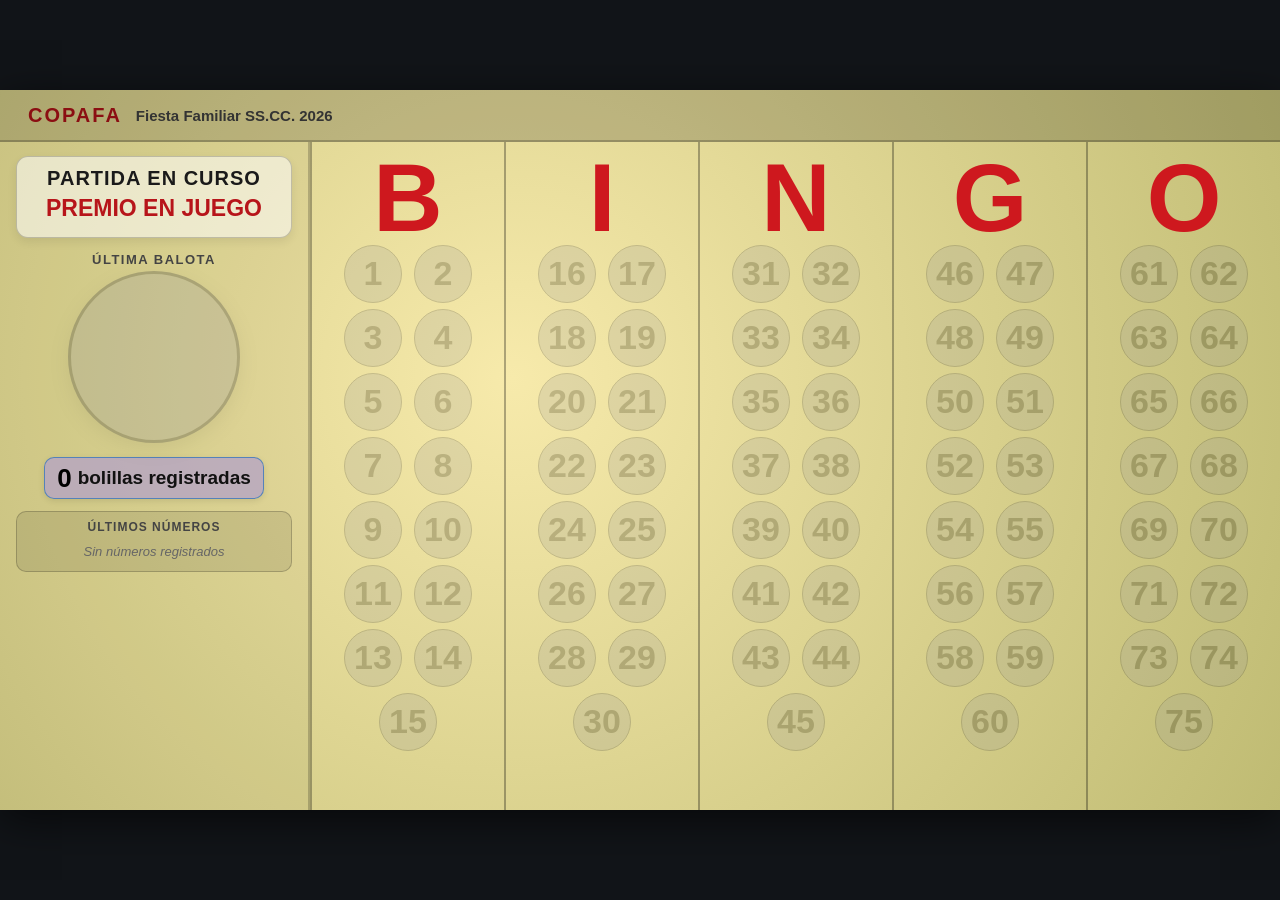
==== publico.html @ 5d5aafea "feat: add synchronized operator and public bingo views" ====
<!DOCTYPE html>
<html lang="es">
  <head>
    <title>COPAFA Bingo - Pantalla Pública</title>
    <meta charset="UTF-8">
    <meta name="description" content="Vista Pública y Proyector para Bingo COPAFA - Fiesta Familiar SS.CC. 2026">
    <meta name="viewport" content="width=device-width, initial-scale=1.0, user-scalable=yes">
    <link rel="shortcut icon" href="./assets/img/favicon.ico">
    <meta name="format-detection" content="telephone=no">
    <meta name="apple-mobile-web-app-title" content="Bingo COPAFA">
    <link rel="apple-touch-icon" sizes="180x180" href="./assets/img/appIcon.png">
    <meta name="apple-mobile-web-app-capable" content="yes">

    <link rel="stylesheet" href="./assets/css/publico.css">
  </head>

  <body>
    <div id="publicWrapper">
      <div id="publicArea">

        <!-- Barra Superior Institucional -->
        <header class="publicTopBar">
          <div style="display: flex; align-items: center;">
            <span class="publicBrandTitle">COPAFA</span>
            <span class="publicBrandSubtitle">Fiesta Familiar SS.CC. 2026</span>
          </div>
          <div id="publicFullscreenBtn" class="publicFullscreenBtn" title="Pantalla Completa (F)"></div>
        </header>

        <!-- Distribución Principal 16:9 -->
        <main class="publicLayout">

          <!-- Columna Izquierda: Escenario Informativo -->
          <section class="publicStageCol">

            <!-- Tarjeta de Partida y Premio -->
            <div class="publicGameCard">
              <div id="publicGameTitle" class="publicGameTitle">PARTIDA EN CURSO</div>
              <div id="publicPrizeTitle" class="publicPrizeTitle">PREMIO EN JUEGO</div>
              <div id="publicSponsor" class="publicSponsor hidden"></div>
            </div>

            <!-- Balota Gigante del Último Número -->
            <div class="publicBigBallWrapper">
              <div class="publicBigBallLabel">Última Balota</div>
              <div id="publicBigBall" class="publicBigBall">
                <div id="publicBigBallLetter" class="publicBigBallLetter">&nbsp;</div>
                <div id="publicBigBallNumber" class="publicBigBallNumber">&nbsp;</div>
              </div>
            </div>

            <!-- Contador de Balotas -->
            <div class="publicCounterBadge">
              <span id="publicCounterNum" class="counterNum">0</span> bolillas registradas
            </div>

            <!-- Franja de Últimos 5 Números -->
            <div class="publicRecentHistory">
              <div class="publicHistoryTitle">ÚLTIMOS NÚMEROS</div>
              <div id="publicHistoryList" class="publicHistoryList">
                <span class="publicHistoryEmpty">Sin números registrados</span>
              </div>
            </div>

          </section>

          <!-- Columna Derecha: Tablero Pasivo 1-75 -->
          <section class="publicBoardGrid">

            <!-- Columna B (1 - 15) -->
            <div class="publicCol">
              <div class="publicLetterHeader">B</div>
              <div class="publicBallsContainer">
                <div class="publicBall" id="pubBall1">1</div>
                <div class="publicBall" id="pubBall2">2</div>
                <div class="publicBall" id="pubBall3">3</div>
                <div class="publicBall" id="pubBall4">4</div>
                <div class="publicBall" id="pubBall5">5</div>
                <div class="publicBall" id="pubBall6">6</div>
                <div class="publicBall" id="pubBall7">7</div>
                <div class="publicBall" id="pubBall8">8</div>
                <div class="publicBall" id="pubBall9">9</div>
                <div class="publicBall" id="pubBall10">10</div>
                <div class="publicBall" id="pubBall11">11</div>
                <div class="publicBall" id="pubBall12">12</div>
                <div class="publicBall" id="pubBall13">13</div>
                <div class="publicBall" id="pubBall14">14</div>
                <div class="publicBall" id="pubBall15">15</div>
              </div>
            </div>

            <!-- Columna I (16 - 30) -->
            <div class="publicCol">
              <div class="publicLetterHeader">I</div>
              <div class="publicBallsContainer">
                <div class="publicBall" id="pubBall16">16</div>
                <div class="publicBall" id="pubBall17">17</div>
                <div class="publicBall" id="pubBall18">18</div>
                <div class="publicBall" id="pubBall19">19</div>
                <div class="publicBall" id="pubBall20">20</div>
                <div class="publicBall" id="pubBall21">21</div>
                <div class="publicBall" id="pubBall22">22</div>
                <div class="publicBall" id="pubBall23">23</div>
                <div class="publicBall" id="pubBall24">24</div>
                <div class="publicBall" id="pubBall25">25</div>
                <div class="publicBall" id="pubBall26">26</div>
                <div class="publicBall" id="pubBall27">27</div>
                <div class="publicBall" id="pubBall28">28</div>
                <div class="publicBall" id="pubBall29">29</div>
                <div class="publicBall" id="pubBall30">30</div>
              </div>
            </div>

            <!-- Columna N (31 - 45) -->
            <div class="publicCol">
              <div class="publicLetterHeader">N</div>
              <div class="publicBallsContainer">
                <div class="publicBall" id="pubBall31">31</div>
                <div class="publicBall" id="pubBall32">32</div>
                <div class="publicBall" id="pubBall33">33</div>
                <div class="publicBall" id="pubBall34">34</div>
                <div class="publicBall" id="pubBall35">35</div>
                <div class="publicBall" id="pubBall36">36</div>
                <div class="publicBall" id="pubBall37">37</div>
                <div class="publicBall" id="pubBall38">38</div>
                <div class="publicBall" id="pubBall39">39</div>
                <div class="publicBall" id="pubBall40">40</div>
                <div class="publicBall" id="pubBall41">41</div>
                <div class="publicBall" id="pubBall42">42</div>
                <div class="publicBall" id="pubBall43">43</div>
                <div class="publicBall" id="pubBall44">44</div>
                <div class="publicBall" id="pubBall45">45</div>
              </div>
            </div>

            <!-- Columna G (46 - 60) -->
            <div class="publicCol">
              <div class="publicLetterHeader">G</div>
              <div class="publicBallsContainer">
                <div class="publicBall" id="pubBall46">46</div>
                <div class="publicBall" id="pubBall47">47</div>
                <div class="publicBall" id="pubBall48">48</div>
                <div class="publicBall" id="pubBall49">49</div>
                <div class="publicBall" id="pubBall50">50</div>
                <div class="publicBall" id="pubBall51">51</div>
                <div class="publicBall" id="pubBall52">52</div>
                <div class="publicBall" id="pubBall53">53</div>
                <div class="publicBall" id="pubBall54">54</div>
                <div class="publicBall" id="pubBall55">55</div>
                <div class="publicBall" id="pubBall56">56</div>
                <div class="publicBall" id="pubBall57">57</div>
                <div class="publicBall" id="pubBall58">58</div>
                <div class="publicBall" id="pubBall59">59</div>
                <div class="publicBall" id="pubBall60">60</div>
              </div>
            </div>

            <!-- Columna O (61 - 75) -->
            <div class="publicCol">
              <div class="publicLetterHeader">O</div>
              <div class="publicBallsContainer">
                <div class="publicBall" id="pubBall61">61</div>
                <div class="publicBall" id="pubBall62">62</div>
                <div class="publicBall" id="pubBall63">63</div>
                <div class="publicBall" id="pubBall64">64</div>
                <div class="publicBall" id="pubBall65">65</div>
                <div class="publicBall" id="pubBall66">66</div>
                <div class="publicBall" id="pubBall67">67</div>
                <div class="publicBall" id="pubBall68">68</div>
                <div class="publicBall" id="pubBall69">69</div>
                <div class="publicBall" id="pubBall70">70</div>
                <div class="publicBall" id="pubBall71">71</div>
                <div class="publicBall" id="pubBall72">72</div>
                <div class="publicBall" id="pubBall73">73</div>
                <div class="publicBall" id="pubBall74">74</div>
                <div class="publicBall" id="pubBall75">75</div>
              </div>
            </div>

          </section>
        </main>

      </div>
    </div>

    <!-- Scripts Compartidos y Exclusivos de la Vista Pública -->
    <script src="./assets/js/copafa-sync.js"></script>
    <script src="./assets/js/publico.js"></script>
  </body>
</html>
---- assets/css/publico.css ----
/**
 * COPAFA Bingo - Estilos Exclusivos de la Vista Pública / Proyector
 * Diseñado para proyección en 16:9 (1920x1080, 1280x720)
 * Alto contraste y máxima legibilidad a distancia.
 * 100% Pasivo (sin controles administrativos).
 */

@charset "UTF-8";

@font-face {
  font-family: 'Open Sans';
  font-style: normal;
  font-weight: 400;
  src: local('Open Sans Regular'), local('OpenSans-Regular'),
       url('../fonts/open-sans-v15-latin-regular.woff2') format('woff2');
}

@font-face {
  font-family: 'Open Sans';
  font-style: normal;
  font-weight: 700;
  src: local('Open Sans Bold'), local('OpenSans-Bold'),
       url('../fonts/open-sans-v15-latin-700.woff2') format('woff2');
}

@font-face {
  font-family: 'arya';
  font-style: normal;
  font-weight: 700;
  src: url('../fonts/arya-v3-latin-700.woff2') format('woff2');
}

* {
  box-sizing: border-box;
}

html, body {
  margin: 0;
  padding: 0;
  width: 100%;
  height: 100%;
  overflow: hidden;
  background-color: #111418;
  font-family: 'Open Sans', Arial, sans-serif;
  -webkit-user-select: none;
  -moz-user-select: none;
  -ms-user-select: none;
  user-select: none;
}

/* Contenedor maestro 16:9 escalable */
#publicWrapper {
  position: absolute;
  top: 0;
  left: 0;
  width: 100%;
  height: 100%;
  display: flex;
  align-items: center;
  justify-content: center;
}

#publicArea {
  position: absolute;
  width: 1280px;
  height: 720px;
  background: radial-gradient(circle at 40% 40%, #f7eaab, #bfbb73);
  overflow: hidden;
  box-shadow: 0 10px 40px rgba(0, 0, 0, 0.6);
  transform-origin: center center;
}

/* Barra Superior Institucional */
.publicTopBar {
  position: absolute;
  top: 0;
  left: 0;
  width: 1280px;
  height: 52px;
  background: rgba(0, 0, 0, 0.18);
  border-bottom: 2px solid rgba(0, 0, 0, 0.22);
  display: flex;
  align-items: center;
  justify-content: space-between;
  padding: 0 28px;
  z-index: 10;
}

.publicBrandTitle {
  font-size: 20px;
  font-weight: 700;
  letter-spacing: 2px;
  color: #8b0e12;
  text-transform: uppercase;
}

.publicBrandSubtitle {
  font-size: 15px;
  font-weight: 600;
  color: #333;
  margin-left: 14px;
}

.publicFullscreenBtn {
  width: 28px;
  height: 28px;
  background-image: url("../img/fullscreenUp.svg");
  background-size: contain;
  background-repeat: no-repeat;
  cursor: pointer;
  opacity: 0.7;
  transition: opacity 0.2s;
}

.publicFullscreenBtn:hover {
  opacity: 1;
}

/* Estructura Principal: Columna Informativa + Tablero 75 */
.publicLayout {
  position: absolute;
  top: 52px;
  left: 0;
  width: 1280px;
  height: 668px;
  display: grid;
  grid-template-columns: 310px 1fr;
}

/* ==========================================================================
   COLUMNA IZQUIERDA: Tarjeta de Partida/Premio + Balota Gigante + Historial
   ========================================================================== */
.publicStageCol {
  height: 100%;
  padding: 14px 16px;
  display: flex;
  flex-direction: column;
  align-items: center;
  justify-content: flex-start;
  background: rgba(0, 0, 0, 0.04);
  border-right: 2px solid rgba(0, 0, 0, 0.2);
}

/* Tarjeta Destacada de Juego y Premio */
.publicGameCard {
  width: 100%;
  background: rgba(255, 255, 255, 0.55);
  border: 1.5px solid rgba(0, 0, 0, 0.2);
  border-radius: 12px;
  padding: 10px 14px;
  text-align: center;
  box-shadow: 0 4px 10px rgba(0, 0, 0, 0.08);
}

.publicGameTitle {
  font-size: 20px;
  font-weight: 700;
  color: #1a1a1a;
  text-transform: uppercase;
  letter-spacing: 1px;
  margin-bottom: 2px;
  min-height: 25px;
}

.publicPrizeTitle {
  font-size: 23px;
  font-weight: 700;
  color: #b7151a;
  margin: 3px 0;
  min-height: 29px;
}

.publicSponsor {
  font-size: 14px;
  font-weight: 600;
  color: #4a4a4a;
  margin-top: 3px;
  min-height: 18px;
}

.publicSponsor.hidden {
  display: none;
}

/* Balota Gigante del Último Número */
.publicBigBallWrapper {
  margin: 14px 0 6px 0;
  text-align: center;
}

.publicBigBallLabel {
  font-size: 13px;
  font-weight: 700;
  letter-spacing: 1.5px;
  color: #444;
  text-transform: uppercase;
  margin-bottom: 4px;
}

.publicBigBall {
  width: 172px;
  height: 172px;
  border-radius: 50%;
  background: #9b9b9b;
  border: 3px solid #333;
  opacity: 0.28;
  margin: 0 auto;
  display: flex;
  flex-direction: column;
  align-items: center;
  justify-content: center;
  transition: background-color 0.2s, opacity 0.2s, transform 0.15s;
  box-shadow: 0 6px 18px rgba(0, 0, 0, 0.2);
}

.publicBigBall.active {
  opacity: 1;
  box-shadow: 0 8px 24px rgba(0, 0, 0, 0.35);
}

.publicBigBallLetter {
  font-size: 50px;
  font-weight: 700;
  line-height: 1;
  margin-top: 4px;
}

.publicBigBallNumber {
  font-size: 86px;
  font-weight: 700;
  line-height: 0.9;
  margin-top: -6px;
}

/* Contador de Balotas */
.publicCounterBadge {
  width: 220px;
  height: 42px;
  background: rgba(179, 162, 199, 0.75);
  border: 1.5px solid rgba(74, 126, 187, 0.9);
  border-radius: 10px;
  margin: 8px 0;
  display: flex;
  align-items: center;
  justify-content: center;
  font-size: 19px;
  font-weight: 700;
  color: #111;
  box-shadow: 0 2px 6px rgba(0, 0, 0, 0.1);
}

.publicCounterBadge .counterNum {
  font-size: 26px;
  margin-right: 6px;
  color: #000;
}

/* Franja de Últimos 5 Números */
.publicRecentHistory {
  width: 100%;
  background: rgba(0, 0, 0, 0.09);
  border: 1.5px solid rgba(0, 0, 0, 0.2);
  border-radius: 10px;
  padding: 8px 6px;
  text-align: center;
  margin-top: 4px;
}

.publicHistoryTitle {
  font-size: 12px;
  font-weight: 700;
  letter-spacing: 1px;
  color: #444;
  margin-bottom: 5px;
}

.publicHistoryList {
  font-size: 14px;
  font-weight: 700;
  color: #222;
  min-height: 24px;
  display: flex;
  align-items: center;
  justify-content: center;
  white-space: nowrap;
}

.publicHistoryEmpty {
  font-size: 13px;
  font-weight: normal;
  color: #666;
  font-style: italic;
}

.pubHistBall {
  padding: 1px 3px;
  border-radius: 4px;
}

.pubHistBallLatest {
  background: rgba(206, 24, 30, 0.18);
  color: #b7151a;
  border: 1px solid rgba(206, 24, 30, 0.4);
  padding: 2px 6px;
}

.pubHistSep {
  color: #888;
  margin: 0 2px;
}

/* ==========================================================================
   COLUMNA DERECHA: Tablero 1 al 75 Pasivo
   ========================================================================== */
.publicBoardGrid {
  display: grid;
  grid-template-columns: repeat(5, 1fr);
  height: 100%;
  pointer-events: none; /* 100% PASIVO: CERO CLICS */
}

.publicCol {
  border-left: 2px solid rgba(0, 0, 0, 0.3);
  position: relative;
  display: flex;
  flex-direction: column;
  align-items: center;
}

.publicLetterHeader {
  font-family: 'arya', sans-serif;
  font-weight: 700;
  color: #ce181e;
  font-size: 96px;
  line-height: 0.8;
  margin: 18px auto 8px auto;
  text-align: center;
}

.publicBallsContainer {
  display: flex;
  flex-wrap: wrap;
  justify-content: center;
  align-content: flex-start;
  width: 100%;
  padding: 0 6px;
  gap: 6px 12px;
}

.publicBall {
  display: inline-flex;
  align-items: center;
  justify-content: center;
  border-radius: 50%;
  width: 58px;
  height: 58px;
  background: #9b9b9b;
  font-size: 34px;
  font-weight: 700;
  border: 1px solid #333;
  color: #000;
  opacity: 0.22;
  transition: opacity 0.2s, transform 0.15s, background-color 0.2s;
}

/* Balotas Activas por Columna */
.publicBall.activeB {
  background: #f79646;
  border-color: #e46c0a;
  color: #000;
  opacity: 1;
  box-shadow: 0 2px 8px rgba(228, 108, 10, 0.4);
}

.publicBall.activeI {
  background: #9bbb59;
  border-color: #77933c;
  color: #000;
  opacity: 1;
  box-shadow: 0 2px 8px rgba(119, 147, 60, 0.4);
}

.publicBall.activeN {
  background: #4bacc6;
  border-color: #31859c;
  color: #000;
  opacity: 1;
  box-shadow: 0 2px 8px rgba(49, 133, 156, 0.4);
}

.publicBall.activeG {
  background: #b3a2c7;
  border-color: #725892;
  color: #000;
  opacity: 1;
  box-shadow: 0 2px 8px rgba(114, 88, 146, 0.4);
}

.publicBall.activeO {
  background: #f89694;
  border-color: #c0504d;
  color: #000;
  opacity: 1;
  box-shadow: 0 2px 8px rgba(192, 80, 77, 0.4);
}
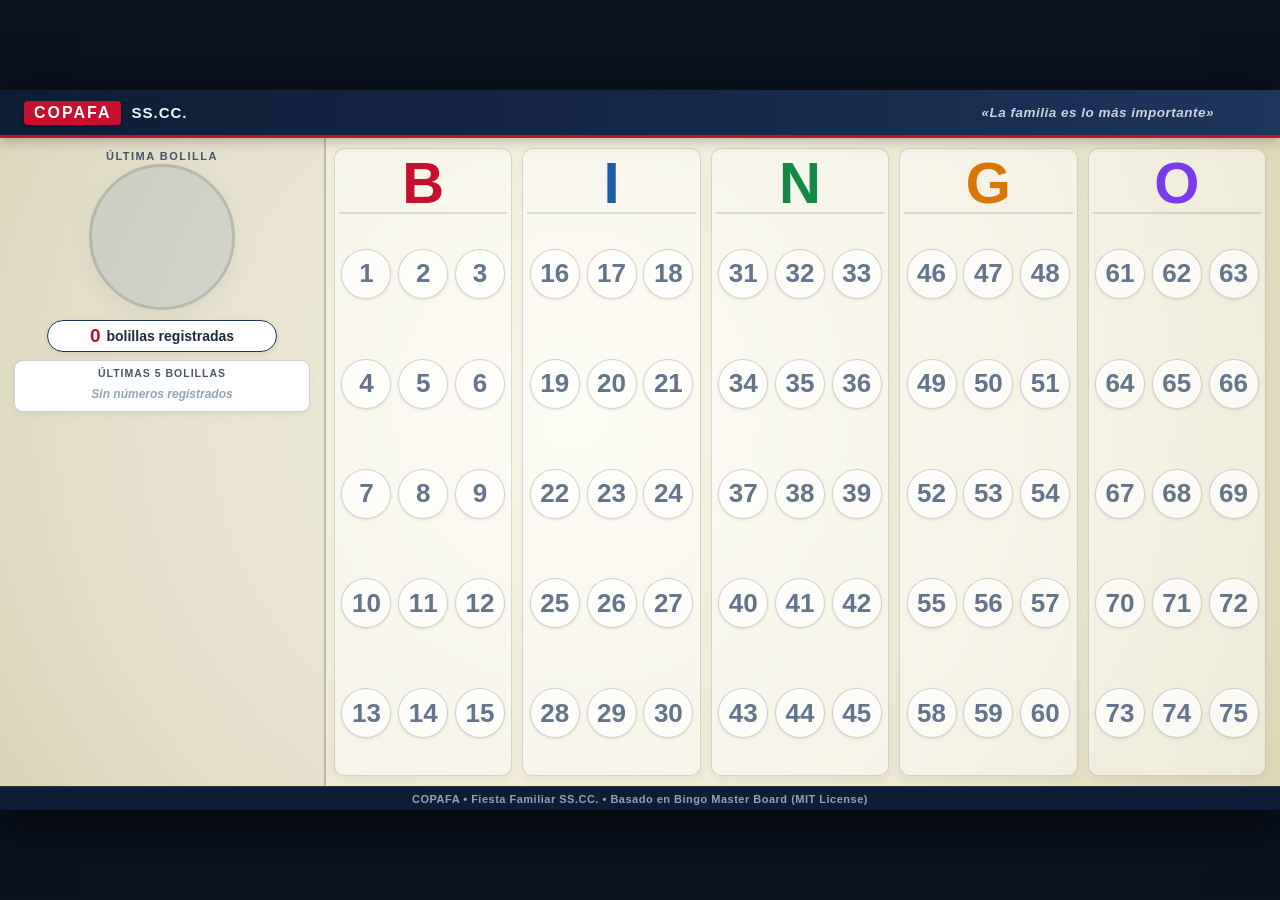
==== commit 6465e879: "feat: finalize reusable COPAFA bingo platform" ====
--- a/publico.html
+++ b/publico.html
@@ -3,7 +3,7 @@
   <head>
     <title>COPAFA Bingo - Pantalla Pública</title>
     <meta charset="UTF-8">
-    <meta name="description" content="Vista Pública y Proyector para Bingo COPAFA - Fiesta Familiar SS.CC. 2026">
+    <meta name="description" content="Vista Pública y Proyector para Bingo COPAFA">
     <meta name="viewport" content="width=device-width, initial-scale=1.0, user-scalable=yes">
     <link rel="shortcut icon" href="./assets/img/favicon.ico">
     <meta name="format-detection" content="telephone=no">
@@ -20,29 +20,47 @@
 
         <!-- Barra Superior Institucional -->
         <header class="publicTopBar">
-          <div style="display: flex; align-items: center;">
-            <span class="publicBrandTitle">COPAFA</span>
-            <span class="publicBrandSubtitle">Fiesta Familiar SS.CC. 2026</span>
+          <div class="publicBrandGroup">
+            <span class="publicBrandBadge">COPAFA</span>
+            <span class="publicBrandInstitution">SS.CC.</span>
+            <span id="publicBrandDivider" class="publicBrandDivider hidden">|</span>
+            <span id="publicEventTitle" class="publicEventTitle"></span>
           </div>
-          <div id="publicFullscreenBtn" class="publicFullscreenBtn" title="Pantalla Completa (F)"></div>
+          <div class="publicHeaderRight">
+            <span class="publicClaimText">«La familia es lo más importante»</span>
+            <div id="publicFullscreenBtn" class="publicFullscreenBtn" title="Pantalla Completa (F)"></div>
+          </div>
         </header>
 
         <!-- Distribución Principal 16:9 -->
         <main class="publicLayout">
 
-          <!-- Columna Izquierda: Escenario Informativo -->
+          <!-- Columna Izquierda: Escenario Informativo (Partida, Modalidad, Balota Gigante, Historial) -->
           <section class="publicStageCol">
 
             <!-- Tarjeta de Partida y Premio -->
-            <div class="publicGameCard">
-              <div id="publicGameTitle" class="publicGameTitle">PARTIDA EN CURSO</div>
-              <div id="publicPrizeTitle" class="publicPrizeTitle">PREMIO EN JUEGO</div>
+            <div id="publicGameCard" class="publicGameCard hidden">
+              <div id="publicGameTitle" class="publicGameTitle"></div>
+              <div id="publicPrizeTitle" class="publicPrizeTitle"></div>
               <div id="publicSponsor" class="publicSponsor hidden"></div>
+            </div>
+
+            <!-- Bloque de Modalidad y Patrón Visual 5x5 -->
+            <div id="publicPatternBox" class="publicPatternBox hidden">
+              <div class="publicPatternHeader">
+                <span class="publicPatternTag">MODALIDAD:</span>
+                <span id="publicPatternName" class="publicPatternName"></span>
+              </div>
+              <div class="publicPatternCardWrapper">
+                <div class="publicPatternCard" id="publicPatternGrid">
+                  <!-- 25 celdas generadas e iluminadas dinámicamente -->
+                </div>
+              </div>
             </div>
 
             <!-- Balota Gigante del Último Número -->
             <div class="publicBigBallWrapper">
-              <div class="publicBigBallLabel">Última Balota</div>
+              <div class="publicBigBallLabel">ÚLTIMA BOLILLA</div>
               <div id="publicBigBall" class="publicBigBall">
                 <div id="publicBigBallLetter" class="publicBigBallLetter">&nbsp;</div>
                 <div id="publicBigBallNumber" class="publicBigBallNumber">&nbsp;</div>
@@ -56,7 +74,7 @@
 
             <!-- Franja de Últimos 5 Números -->
             <div class="publicRecentHistory">
-              <div class="publicHistoryTitle">ÚLTIMOS NÚMEROS</div>
+              <div class="publicHistoryTitle">ÚLTIMAS 5 BOLILLAS</div>
               <div id="publicHistoryList" class="publicHistoryList">
                 <span class="publicHistoryEmpty">Sin números registrados</span>
               </div>
@@ -64,12 +82,12 @@
 
           </section>
 
-          <!-- Columna Derecha: Tablero Pasivo 1-75 -->
+          <!-- Columna Derecha: Tablero Pasivo 1-75 (Solo lectura) -->
           <section class="publicBoardGrid">
 
             <!-- Columna B (1 - 15) -->
             <div class="publicCol">
-              <div class="publicLetterHeader">B</div>
+              <div class="publicLetterHeader colB">B</div>
               <div class="publicBallsContainer">
                 <div class="publicBall" id="pubBall1">1</div>
                 <div class="publicBall" id="pubBall2">2</div>
@@ -91,7 +109,7 @@
 
             <!-- Columna I (16 - 30) -->
             <div class="publicCol">
-              <div class="publicLetterHeader">I</div>
+              <div class="publicLetterHeader colI">I</div>
               <div class="publicBallsContainer">
                 <div class="publicBall" id="pubBall16">16</div>
                 <div class="publicBall" id="pubBall17">17</div>
@@ -113,7 +131,7 @@
 
             <!-- Columna N (31 - 45) -->
             <div class="publicCol">
-              <div class="publicLetterHeader">N</div>
+              <div class="publicLetterHeader colN">N</div>
               <div class="publicBallsContainer">
                 <div class="publicBall" id="pubBall31">31</div>
                 <div class="publicBall" id="pubBall32">32</div>
@@ -135,7 +153,7 @@
 
             <!-- Columna G (46 - 60) -->
             <div class="publicCol">
-              <div class="publicLetterHeader">G</div>
+              <div class="publicLetterHeader colG">G</div>
               <div class="publicBallsContainer">
                 <div class="publicBall" id="pubBall46">46</div>
                 <div class="publicBall" id="pubBall47">47</div>
@@ -157,7 +175,7 @@
 
             <!-- Columna O (61 - 75) -->
             <div class="publicCol">
-              <div class="publicLetterHeader">O</div>
+              <div class="publicLetterHeader colO">O</div>
               <div class="publicBallsContainer">
                 <div class="publicBall" id="pubBall61">61</div>
                 <div class="publicBall" id="pubBall62">62</div>
@@ -178,13 +196,20 @@
             </div>
 
           </section>
+
         </main>
+
+        <!-- Pie institucional sutil -->
+        <footer class="publicFooter">
+          <span>COPAFA &bull; Fiesta Familiar SS.CC. &bull; Basado en Bingo Master Board (MIT License)</span>
+        </footer>
 
       </div>
     </div>
 
-    <!-- Scripts Compartidos y Exclusivos de la Vista Pública -->
+    <!-- Módulo Compartido de Sincronización -->
     <script src="./assets/js/copafa-sync.js"></script>
+    <!-- Lógica Exclusiva de Vista Pública -->
     <script src="./assets/js/publico.js"></script>
   </body>
 </html>
--- a/assets/css/publico.css
+++ b/assets/css/publico.css
@@ -1,8 +1,10 @@
 /**
  * COPAFA Bingo - Estilos Exclusivos de la Vista Pública / Proyector
- * Diseñado para proyección en 16:9 (1920x1080, 1280x720)
- * Alto contraste y máxima legibilidad a distancia.
- * 100% Pasivo (sin controles administrativos).
+ * Versión 3 (Sprint Final): Modalidades de Juego, Patrón 5x5, Datos de Evento Reutilizables.
+ *
+ * Diseñado para proyección en 16:9 (1920x1080 nativo, escalable a 1280x720).
+ * Alto contraste, máxima legibilidad a distancia (20+ metros).
+ * 100% Pasivo (sin controles interactivos ni inputs).
  */
 
 @charset "UTF-8";
@@ -40,7 +42,7 @@
   width: 100%;
   height: 100%;
   overflow: hidden;
-  background-color: #111418;
+  background-color: #0b1320;
   font-family: 'Open Sans', Arial, sans-serif;
   -webkit-user-select: none;
   -moz-user-select: none;
@@ -48,7 +50,7 @@
   user-select: none;
 }
 
-/* Contenedor maestro 16:9 escalable */
+/* Contenedor maestro 16:9 escalable proporcionalmente */
 #publicWrapper {
   position: absolute;
   top: 0;
@@ -64,51 +66,90 @@
   position: absolute;
   width: 1280px;
   height: 720px;
-  background: radial-gradient(circle at 40% 40%, #f7eaab, #bfbb73);
+  background: radial-gradient(circle at 45% 45%, #fbf9ec 0%, #ebe7cf 65%, #ddd6b4 100%);
   overflow: hidden;
-  box-shadow: 0 10px 40px rgba(0, 0, 0, 0.6);
+  box-shadow: 0 12px 50px rgba(0, 0, 0, 0.7);
   transform-origin: center center;
 }
 
-/* Barra Superior Institucional */
+/* ==========================================================================
+   BARRA SUPERIOR INSTITUCIONAL (COPAFA · SS.CC. · EVENTO · CLAIM)
+   ========================================================================== */
 .publicTopBar {
   position: absolute;
   top: 0;
   left: 0;
   width: 1280px;
-  height: 52px;
-  background: rgba(0, 0, 0, 0.18);
-  border-bottom: 2px solid rgba(0, 0, 0, 0.22);
+  height: 48px;
+  background: linear-gradient(90deg, #0e1d35 0%, #16294a 60%, #1e355c 100%);
+  border-bottom: 3px solid #c8102e;
   display: flex;
   align-items: center;
   justify-content: space-between;
-  padding: 0 28px;
+  padding: 0 24px;
   z-index: 10;
-}
-
-.publicBrandTitle {
-  font-size: 20px;
-  font-weight: 700;
+  box-shadow: 0 3px 12px rgba(0, 0, 0, 0.25);
+}
+
+.publicBrandGroup {
+  display: flex;
+  align-items: center;
+  gap: 10px;
+}
+
+.publicBrandBadge {
+  background-color: #c8102e;
+  color: #ffffff;
+  font-size: 16px;
+  font-weight: 800;
   letter-spacing: 2px;
-  color: #8b0e12;
+  padding: 3px 10px;
+  border-radius: 4px;
   text-transform: uppercase;
-}
-
-.publicBrandSubtitle {
+  box-shadow: 0 2px 4px rgba(0, 0, 0, 0.3);
+}
+
+.publicBrandInstitution {
   font-size: 15px;
+  font-weight: 700;
+  color: #f1f5f9;
+  letter-spacing: 1px;
+}
+
+.publicBrandDivider {
+  color: #94a3b8;
+  font-size: 14px;
+}
+
+.publicEventTitle {
+  font-size: 16px;
+  font-weight: 700;
+  color: #fbbf24;
+  letter-spacing: 0.8px;
+}
+
+.publicHeaderRight {
+  display: flex;
+  align-items: center;
+  gap: 16px;
+}
+
+.publicClaimText {
+  font-size: 13.5px;
+  font-style: italic;
   font-weight: 600;
-  color: #333;
-  margin-left: 14px;
+  color: #cbd5e1;
+  letter-spacing: 0.5px;
 }
 
 .publicFullscreenBtn {
-  width: 28px;
-  height: 28px;
+  width: 26px;
+  height: 26px;
   background-image: url("../img/fullscreenUp.svg");
   background-size: contain;
   background-repeat: no-repeat;
   cursor: pointer;
-  opacity: 0.7;
+  opacity: 0.75;
   transition: opacity 0.2s;
 }
 
@@ -116,290 +157,419 @@
   opacity: 1;
 }
 
-/* Estructura Principal: Columna Informativa + Tablero 75 */
+/* ==========================================================================
+   ESTRUCTURA PRINCIPAL (COLUMNA INFORMATIVA 330px + TABLERO 1-75)
+   ========================================================================== */
 .publicLayout {
   position: absolute;
-  top: 52px;
+  top: 48px;
   left: 0;
   width: 1280px;
-  height: 668px;
+  height: 648px;
   display: grid;
-  grid-template-columns: 310px 1fr;
+  grid-template-columns: 326px 1fr;
 }
 
 /* ==========================================================================
-   COLUMNA IZQUIERDA: Tarjeta de Partida/Premio + Balota Gigante + Historial
+   COLUMNA IZQUIERDA: Tarjeta de Partida/Premio + Modalidad 5x5 + Balota + Historial
    ========================================================================== */
 .publicStageCol {
   height: 100%;
-  padding: 14px 16px;
+  padding: 10px 14px;
   display: flex;
   flex-direction: column;
   align-items: center;
   justify-content: flex-start;
   background: rgba(0, 0, 0, 0.04);
-  border-right: 2px solid rgba(0, 0, 0, 0.2);
+  border-right: 2px solid rgba(0, 0, 0, 0.18);
+  gap: 8px;
 }
 
 /* Tarjeta Destacada de Juego y Premio */
 .publicGameCard {
   width: 100%;
-  background: rgba(255, 255, 255, 0.55);
-  border: 1.5px solid rgba(0, 0, 0, 0.2);
-  border-radius: 12px;
-  padding: 10px 14px;
+  background: #ffffff;
+  border: 2px solid #16294a;
+  border-radius: 10px;
+  padding: 8px 12px;
   text-align: center;
-  box-shadow: 0 4px 10px rgba(0, 0, 0, 0.08);
+  box-shadow: 0 4px 12px rgba(0, 0, 0, 0.1);
 }
 
 .publicGameTitle {
-  font-size: 20px;
-  font-weight: 700;
-  color: #1a1a1a;
+  font-size: 18px;
+  font-weight: 800;
+  color: #0e1d35;
   text-transform: uppercase;
-  letter-spacing: 1px;
-  margin-bottom: 2px;
-  min-height: 25px;
+  letter-spacing: 1.2px;
 }
 
 .publicPrizeTitle {
-  font-size: 23px;
-  font-weight: 700;
-  color: #b7151a;
-  margin: 3px 0;
-  min-height: 29px;
+  font-size: 21px;
+  font-weight: 800;
+  color: #c8102e;
+  margin: 3px 0 1px 0;
+  letter-spacing: 0.5px;
 }
 
 .publicSponsor {
+  font-size: 12.5px;
+  font-weight: 700;
+  color: #475569;
+  text-transform: uppercase;
+  letter-spacing: 0.5px;
+}
+
+.hidden {
+  display: none !important;
+}
+
+/* Bloque de Modalidad y Patrón Visual 5x5 */
+.publicPatternBox {
+  width: 100%;
+  background: #ffffff;
+  border: 1.5px solid rgba(0, 0, 0, 0.18);
+  border-radius: 9px;
+  padding: 6px 8px;
+  display: flex;
+  flex-direction: column;
+  align-items: center;
+  box-shadow: 0 2px 8px rgba(0, 0, 0, 0.08);
+}
+
+.publicPatternHeader {
+  display: flex;
+  align-items: center;
+  gap: 6px;
+  margin-bottom: 5px;
+}
+
+.publicPatternTag {
+  font-size: 11px;
+  font-weight: 800;
+  color: #64748b;
+  letter-spacing: 0.8px;
+}
+
+.publicPatternName {
   font-size: 14px;
-  font-weight: 600;
-  color: #4a4a4a;
-  margin-top: 3px;
-  min-height: 18px;
-}
-
-.publicSponsor.hidden {
-  display: none;
+  font-weight: 800;
+  color: #1e355c;
+  letter-spacing: 0.8px;
+}
+
+.publicPatternCardWrapper {
+  display: flex;
+  justify-content: center;
+  align-items: center;
+}
+
+.publicPatternCard {
+  display: grid;
+  grid-template-columns: repeat(5, 17px);
+  grid-template-rows: 15px repeat(5, 15px);
+  gap: 2px;
+  background-color: #64748b;
+  padding: 3px;
+  border-radius: 4px;
+  border: 1px solid #475569;
+  box-shadow: 0 2px 5px rgba(0, 0, 0, 0.15);
+}
+
+.pubPatternHeaderCell {
+  background-color: #f1f5f9;
+  color: #c8102e;
+  font-size: 10px;
+  font-weight: 800;
+  font-family: arya, sans-serif;
+  text-align: center;
+  line-height: 15px;
+  border-radius: 1px;
+}
+
+.pubPatternCell {
+  background-color: #e2e8f0;
+  border-radius: 1.5px;
+  transition: background-color 0.15s ease;
+}
+
+.pubPatternCell.pubPatternCellActive {
+  background-color: #c8102e;
+  box-shadow: inset 0 0 3px rgba(0, 0, 0, 0.3), 0 0 4px rgba(200, 16, 46, 0.6);
 }
 
 /* Balota Gigante del Último Número */
 .publicBigBallWrapper {
-  margin: 14px 0 6px 0;
+  margin: 2px 0;
   text-align: center;
 }
 
 .publicBigBallLabel {
-  font-size: 13px;
-  font-weight: 700;
+  font-size: 11px;
+  font-weight: 800;
   letter-spacing: 1.5px;
-  color: #444;
+  color: #475569;
   text-transform: uppercase;
-  margin-bottom: 4px;
+  margin-bottom: 2px;
 }
 
 .publicBigBall {
-  width: 172px;
-  height: 172px;
+  width: 146px;
+  height: 146px;
   border-radius: 50%;
-  background: #9b9b9b;
-  border: 3px solid #333;
-  opacity: 0.28;
+  background: #94a3b8;
+  border: 3px solid #334155;
+  opacity: 0.25;
   margin: 0 auto;
   display: flex;
   flex-direction: column;
   align-items: center;
   justify-content: center;
-  transition: background-color 0.2s, opacity 0.2s, transform 0.15s;
   box-shadow: 0 6px 18px rgba(0, 0, 0, 0.2);
+  transition: all 0.2s ease;
 }
 
 .publicBigBall.active {
   opacity: 1;
-  box-shadow: 0 8px 24px rgba(0, 0, 0, 0.35);
+  box-shadow: 0 10px 28px rgba(0, 0, 0, 0.4);
 }
 
 .publicBigBallLetter {
-  font-size: 50px;
-  font-weight: 700;
+  font-size: 42px;
+  font-weight: 800;
   line-height: 1;
-  margin-top: 4px;
+  margin-top: 2px;
+  font-family: Arial, sans-serif;
 }
 
 .publicBigBallNumber {
-  font-size: 86px;
-  font-weight: 700;
-  line-height: 0.9;
-  margin-top: -6px;
-}
+  font-size: 74px;
+  font-weight: 800;
+  line-height: 0.88;
+  margin-top: -4px;
+  font-family: Arial, sans-serif;
+}
+
+/* Colores de Balota Gigante Activa */
+.publicBigBall.activeB { background: radial-gradient(circle at 35% 35%, #e62534, #990c17); border-color: #70060e; color: #fff; }
+.publicBigBall.activeI { background: radial-gradient(circle at 35% 35%, #257fe6, #0e4b99); border-color: #072f63; color: #fff; }
+.publicBigBall.activeN { background: radial-gradient(circle at 35% 35%, #25b865, #0f7a3e); border-color: #084e27; color: #fff; }
+.publicBigBall.activeG { background: radial-gradient(circle at 35% 35%, #f59e0b, #b45309); border-color: #78350f; color: #fff; }
+.publicBigBall.activeO { background: radial-gradient(circle at 35% 35%, #9333ea, #6b21a8); border-color: #4a1377; color: #fff; }
 
 /* Contador de Balotas */
 .publicCounterBadge {
-  width: 220px;
-  height: 42px;
-  background: rgba(179, 162, 199, 0.75);
-  border: 1.5px solid rgba(74, 126, 187, 0.9);
-  border-radius: 10px;
-  margin: 8px 0;
-  display: flex;
-  align-items: center;
-  justify-content: center;
+  width: 230px;
+  height: 32px;
+  background: #ffffff;
+  border: 1.5px solid #1e355c;
+  border-radius: 20px;
+  display: flex;
+  align-items: center;
+  justify-content: center;
+  font-size: 14px;
+  font-weight: 700;
+  color: #1e293b;
+  box-shadow: 0 2px 6px rgba(0, 0, 0, 0.08);
+}
+
+.publicCounterBadge .counterNum {
   font-size: 19px;
-  font-weight: 700;
-  color: #111;
-  box-shadow: 0 2px 6px rgba(0, 0, 0, 0.1);
-}
-
-.publicCounterBadge .counterNum {
-  font-size: 26px;
+  font-weight: 800;
   margin-right: 6px;
-  color: #000;
+  color: #c8102e;
 }
 
 /* Franja de Últimos 5 Números */
 .publicRecentHistory {
   width: 100%;
-  background: rgba(0, 0, 0, 0.09);
-  border: 1.5px solid rgba(0, 0, 0, 0.2);
-  border-radius: 10px;
-  padding: 8px 6px;
+  background: #ffffff;
+  border: 1.5px solid rgba(0, 0, 0, 0.18);
+  border-radius: 9px;
+  padding: 6px 8px;
   text-align: center;
-  margin-top: 4px;
+  box-shadow: 0 2px 6px rgba(0, 0, 0, 0.06);
 }
 
 .publicHistoryTitle {
+  font-size: 10.5px;
+  font-weight: 800;
+  letter-spacing: 1px;
+  color: #475569;
+  margin-bottom: 4px;
+  text-transform: uppercase;
+}
+
+.publicHistoryList {
+  font-size: 13px;
+  font-weight: 800;
+  min-height: 22px;
+  display: flex;
+  align-items: center;
+  justify-content: center;
+  gap: 4px;
+  white-space: nowrap;
+}
+
+.publicHistoryEmpty {
   font-size: 12px;
-  font-weight: 700;
-  letter-spacing: 1px;
-  color: #444;
-  margin-bottom: 5px;
-}
-
-.publicHistoryList {
-  font-size: 14px;
-  font-weight: 700;
-  color: #222;
-  min-height: 24px;
-  display: flex;
-  align-items: center;
-  justify-content: center;
-  white-space: nowrap;
-}
-
-.publicHistoryEmpty {
-  font-size: 13px;
-  font-weight: normal;
-  color: #666;
+  font-weight: 600;
+  color: #94a3b8;
   font-style: italic;
 }
 
-.pubHistBall {
-  padding: 1px 3px;
+.publicHistorySep {
+  color: #94a3b8;
+  font-weight: 700;
+}
+
+.publicHistoryBall {
+  padding: 2px 6px;
   border-radius: 4px;
-}
-
-.pubHistBallLatest {
-  background: rgba(206, 24, 30, 0.18);
-  color: #b7151a;
-  border: 1px solid rgba(206, 24, 30, 0.4);
-  padding: 2px 6px;
-}
-
-.pubHistSep {
-  color: #888;
-  margin: 0 2px;
+  color: #ffffff;
+  font-size: 12px;
+  font-weight: 800;
+}
+
+.publicHistoryBall.ballB { background-color: #c8102e; }
+.publicHistoryBall.ballI { background-color: #1d5ca8; }
+.publicHistoryBall.ballN { background-color: #168846; }
+.publicHistoryBall.ballG { background-color: #d97706; }
+.publicHistoryBall.ballO { background-color: #7c3aed; }
+
+.publicHistoryBall.isLatest {
+  outline: 2px solid #fbbf24;
+  box-shadow: 0 0 6px rgba(251, 191, 36, 0.8);
+  transform: scale(1.08);
 }
 
 /* ==========================================================================
-   COLUMNA DERECHA: Tablero 1 al 75 Pasivo
+   COLUMNA DERECHA: TABLERO PASIVO 1-75 (SOLO LECTURA)
    ========================================================================== */
 .publicBoardGrid {
+  height: 100%;
   display: grid;
   grid-template-columns: repeat(5, 1fr);
-  height: 100%;
-  pointer-events: none; /* 100% PASIVO: CERO CLICS */
+  padding: 10px 14px 10px 8px;
+  gap: 10px;
+  pointer-events: none; /* Estrictamente pasivo: sin clics */
 }
 
 .publicCol {
-  border-left: 2px solid rgba(0, 0, 0, 0.3);
-  position: relative;
   display: flex;
   flex-direction: column;
   align-items: center;
+  background: rgba(255, 255, 255, 0.45);
+  border: 1.5px solid rgba(0, 0, 0, 0.14);
+  border-radius: 10px;
+  padding: 6px 4px 8px 4px;
+  box-shadow: 0 3px 8px rgba(0, 0, 0, 0.06);
 }
 
 .publicLetterHeader {
-  font-family: 'arya', sans-serif;
-  font-weight: 700;
-  color: #ce181e;
-  font-size: 96px;
-  line-height: 0.8;
-  margin: 18px auto 8px auto;
+  width: 100%;
   text-align: center;
-}
+  font-family: arya, sans-serif;
+  font-size: 58px;
+  line-height: 0.95;
+  font-weight: 800;
+  margin-bottom: 6px;
+  padding-bottom: 2px;
+  border-bottom: 2px solid rgba(0, 0, 0, 0.12);
+}
+
+.publicLetterHeader.colB { color: #c8102e; }
+.publicLetterHeader.colI { color: #1d5ca8; }
+.publicLetterHeader.colN { color: #168846; }
+.publicLetterHeader.colG { color: #d97706; }
+.publicLetterHeader.colO { color: #7c3aed; }
 
 .publicBallsContainer {
-  display: flex;
-  flex-wrap: wrap;
-  justify-content: center;
-  align-content: flex-start;
-  width: 100%;
-  padding: 0 6px;
-  gap: 6px 12px;
-}
-
+  width: 100%;
+  flex: 1;
+  display: grid;
+  grid-template-columns: repeat(3, 1fr);
+  grid-template-rows: repeat(5, 1fr);
+  gap: 6px;
+  align-items: center;
+  justify-items: center;
+  padding: 2px;
+}
+
+/* Balotas del Tablero */
 .publicBall {
-  display: inline-flex;
-  align-items: center;
-  justify-content: center;
+  width: 50px;
+  height: 50px;
   border-radius: 50%;
-  width: 58px;
-  height: 58px;
-  background: #9b9b9b;
-  font-size: 34px;
-  font-weight: 700;
-  border: 1px solid #333;
-  color: #000;
-  opacity: 0.22;
-  transition: opacity 0.2s, transform 0.15s, background-color 0.2s;
-}
-
-/* Balotas Activas por Columna */
+  display: flex;
+  align-items: center;
+  justify-content: center;
+  font-size: 26px;
+  font-weight: 800;
+  font-family: Arial, sans-serif;
+  background-color: rgba(255, 255, 255, 0.65);
+  color: #64748b;
+  border: 1.5px solid rgba(0, 0, 0, 0.18);
+  box-shadow: inset 0 2px 3px rgba(255, 255, 255, 0.8), 0 1px 3px rgba(0, 0, 0, 0.1);
+  transition: all 0.2s cubic-bezier(0.4, 0, 0.2, 1);
+}
+
+/* Balotas Marcadas con Alta Luminosidad y Contraste */
 .publicBall.activeB {
-  background: #f79646;
-  border-color: #e46c0a;
-  color: #000;
-  opacity: 1;
-  box-shadow: 0 2px 8px rgba(228, 108, 10, 0.4);
+  background: radial-gradient(circle at 35% 35%, #e62534, #a30d19);
+  color: #ffffff;
+  border-color: #70060e;
+  box-shadow: 0 4px 10px rgba(200, 16, 46, 0.5), inset 0 2px 4px rgba(255, 255, 255, 0.5);
+  transform: scale(1.05);
 }
 
 .publicBall.activeI {
-  background: #9bbb59;
-  border-color: #77933c;
-  color: #000;
-  opacity: 1;
-  box-shadow: 0 2px 8px rgba(119, 147, 60, 0.4);
+  background: radial-gradient(circle at 35% 35%, #257fe6, #1254a6);
+  color: #ffffff;
+  border-color: #072f63;
+  box-shadow: 0 4px 10px rgba(29, 92, 168, 0.5), inset 0 2px 4px rgba(255, 255, 255, 0.5);
+  transform: scale(1.05);
 }
 
 .publicBall.activeN {
-  background: #4bacc6;
-  border-color: #31859c;
-  color: #000;
-  opacity: 1;
-  box-shadow: 0 2px 8px rgba(49, 133, 156, 0.4);
+  background: radial-gradient(circle at 35% 35%, #25b865, #12793d);
+  color: #ffffff;
+  border-color: #084e27;
+  box-shadow: 0 4px 10px rgba(22, 136, 70, 0.5), inset 0 2px 4px rgba(255, 255, 255, 0.5);
+  transform: scale(1.05);
 }
 
 .publicBall.activeG {
-  background: #b3a2c7;
-  border-color: #725892;
-  color: #000;
-  opacity: 1;
-  box-shadow: 0 2px 8px rgba(114, 88, 146, 0.4);
+  background: radial-gradient(circle at 35% 35%, #f59e0b, #c25e07);
+  color: #ffffff;
+  border-color: #78350f;
+  box-shadow: 0 4px 10px rgba(217, 119, 6, 0.5), inset 0 2px 4px rgba(255, 255, 255, 0.5);
+  transform: scale(1.05);
 }
 
 .publicBall.activeO {
-  background: #f89694;
-  border-color: #c0504d;
-  color: #000;
-  opacity: 1;
-  box-shadow: 0 2px 8px rgba(192, 80, 77, 0.4);
-}
+  background: radial-gradient(circle at 35% 35%, #9333ea, #6b21a8);
+  color: #ffffff;
+  border-color: #4a1377;
+  box-shadow: 0 4px 10px rgba(124, 58, 237, 0.5), inset 0 2px 4px rgba(255, 255, 255, 0.5);
+  transform: scale(1.05);
+}
+
+/* Pie Institucional */
+.publicFooter {
+  position: absolute;
+  bottom: 0;
+  left: 0;
+  width: 1280px;
+  height: 24px;
+  background: #0e1d35;
+  display: flex;
+  align-items: center;
+  justify-content: center;
+  color: #94a3b8;
+  font-size: 11px;
+  font-weight: 600;
+  letter-spacing: 0.5px;
+  border-top: 1px solid rgba(255, 255, 255, 0.1);
+  z-index: 10;
+}
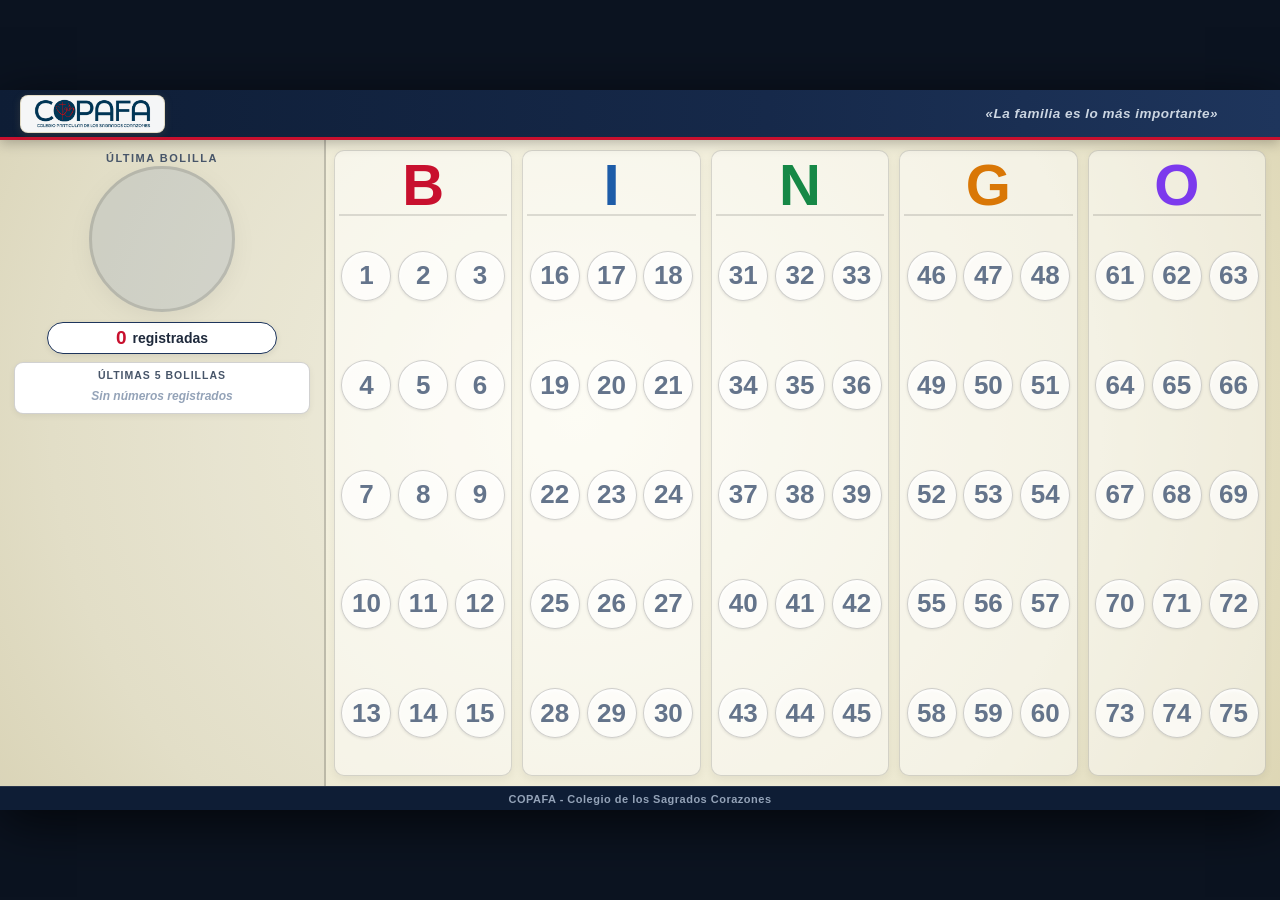
==== commit 32f81b41: "fix: finalize COPAFA branding and public theme sync" ====
--- a/publico.html
+++ b/publico.html
@@ -21,8 +21,9 @@
         <!-- Barra Superior Institucional -->
         <header class="publicTopBar">
           <div class="publicBrandGroup">
-            <span class="publicBrandBadge">COPAFA</span>
-            <span class="publicBrandInstitution">SS.CC.</span>
+            <div class="publicLogoContainer">
+              <img id="publicBrandLogo" class="publicBrandLogo" src="./assets/img/copafa-logo.png" alt="COPAFA - Colegio de los Sagrados Corazones" />
+            </div>
             <span id="publicBrandDivider" class="publicBrandDivider hidden">|</span>
             <span id="publicEventTitle" class="publicEventTitle"></span>
           </div>
@@ -69,7 +70,7 @@
 
             <!-- Contador de Balotas -->
             <div class="publicCounterBadge">
-              <span id="publicCounterNum" class="counterNum">0</span> bolillas registradas
+              <span id="publicCounterNum" class="counterNum">0</span> registradas
             </div>
 
             <!-- Franja de Últimos 5 Números -->
@@ -201,7 +202,7 @@
 
         <!-- Pie institucional sutil -->
         <footer class="publicFooter">
-          <span>COPAFA &bull; Fiesta Familiar SS.CC. &bull; Basado en Bingo Master Board (MIT License)</span>
+          <span>COPAFA - Colegio de los Sagrados Corazones</span>
         </footer>
 
       </div>
--- a/assets/css/publico.css
+++ b/assets/css/publico.css
@@ -70,6 +70,28 @@
   overflow: hidden;
   box-shadow: 0 12px 50px rgba(0, 0, 0, 0.7);
   transform-origin: center center;
+  transition: background 0.25s ease;
+}
+
+/* Temas visuales sincronizados con Bingo Master Board */
+#publicArea.theme-classic {
+  background: radial-gradient(circle at 45% 45%, #fbf9ec 0%, #ebe7cf 65%, #ddd6b4 100%);
+}
+
+#publicArea.theme-red {
+  background: radial-gradient(circle at 45% 45%, #fff2f0 0%, #ffd3cc 65%, #f5b0a6 100%);
+}
+
+#publicArea.theme-green {
+  background: radial-gradient(circle at 45% 45%, #f4fbee 0%, #cae3b5 65%, #b2d796 100%);
+}
+
+#publicArea.theme-blue {
+  background: radial-gradient(circle at 45% 45%, #f2f6ff 0%, #d3e0ff 65%, #b6cbff 100%);
+}
+
+#publicArea.theme-purple {
+  background: radial-gradient(circle at 45% 45%, #fdf4fd 0%, #ebceea 65%, #dbaed9 100%);
 }
 
 /* ==========================================================================
@@ -80,13 +102,13 @@
   top: 0;
   left: 0;
   width: 1280px;
-  height: 48px;
+  height: 50px;
   background: linear-gradient(90deg, #0e1d35 0%, #16294a 60%, #1e355c 100%);
   border-bottom: 3px solid #c8102e;
   display: flex;
   align-items: center;
   justify-content: space-between;
-  padding: 0 24px;
+  padding: 0 20px;
   z-index: 10;
   box-shadow: 0 3px 12px rgba(0, 0, 0, 0.25);
 }
@@ -94,26 +116,62 @@
 .publicBrandGroup {
   display: flex;
   align-items: center;
-  gap: 10px;
-}
-
-.publicBrandBadge {
-  background-color: #c8102e;
-  color: #ffffff;
-  font-size: 16px;
-  font-weight: 800;
-  letter-spacing: 2px;
-  padding: 3px 10px;
-  border-radius: 4px;
-  text-transform: uppercase;
-  box-shadow: 0 2px 4px rgba(0, 0, 0, 0.3);
-}
-
-.publicBrandInstitution {
-  font-size: 15px;
-  font-weight: 700;
-  color: #f1f5f9;
-  letter-spacing: 1px;
+  gap: 12px;
+}
+
+/* Contenedor Institucional Discreto para el Logo Oficial de COPAFA */
+.publicLogoContainer {
+  display: flex;
+  align-items: center;
+  justify-content: center;
+  background: rgba(255, 255, 255, 0.95);
+  border-radius: 8px;
+  padding: 3px 12px;
+  height: 38px;
+  box-sizing: border-box;
+  box-shadow: 0 2px 6px rgba(0, 0, 0, 0.2);
+  border: 1.5px solid rgba(255, 255, 255, 0.6);
+  transition: background 0.25s ease, border-color 0.25s ease, box-shadow 0.25s ease;
+}
+
+.publicBrandLogo {
+  height: 32px;
+  width: auto;
+  max-height: 32px;
+  max-width: 145px;
+  object-fit: contain;
+  display: block;
+}
+
+/* Variaciones sutiles del contenedor según el tema activo (Logo original sin alteraciones) */
+#publicArea.theme-classic .publicLogoContainer {
+  background: rgba(255, 255, 255, 0.96);
+  border: 1.5px solid rgba(210, 195, 150, 0.5);
+  box-shadow: 0 2px 8px rgba(148, 138, 84, 0.2);
+}
+
+#publicArea.theme-red .publicLogoContainer {
+  background: rgba(255, 255, 255, 0.96);
+  border: 1.5px solid rgba(200, 16, 46, 0.45);
+  box-shadow: 0 2px 8px rgba(200, 16, 46, 0.22);
+}
+
+#publicArea.theme-green .publicLogoContainer {
+  background: rgba(255, 255, 255, 0.96);
+  border: 1.5px solid rgba(46, 125, 50, 0.45);
+  box-shadow: 0 2px 8px rgba(46, 125, 50, 0.22);
+}
+
+#publicArea.theme-blue .publicLogoContainer {
+  background: rgba(255, 255, 255, 0.96);
+  border: 1.5px solid rgba(30, 64, 175, 0.45);
+  box-shadow: 0 2px 8px rgba(30, 64, 175, 0.22);
+}
+
+#publicArea.theme-purple .publicLogoContainer {
+  background: rgba(255, 255, 255, 0.96);
+  border: 1.5px solid rgba(147, 51, 234, 0.45);
+  box-shadow: 0 2px 8px rgba(147, 51, 234, 0.22);
 }
 
 .publicBrandDivider {
@@ -162,10 +220,10 @@
    ========================================================================== */
 .publicLayout {
   position: absolute;
-  top: 48px;
+  top: 50px;
   left: 0;
   width: 1280px;
-  height: 648px;
+  height: 646px;
   display: grid;
   grid-template-columns: 326px 1fr;
 }
